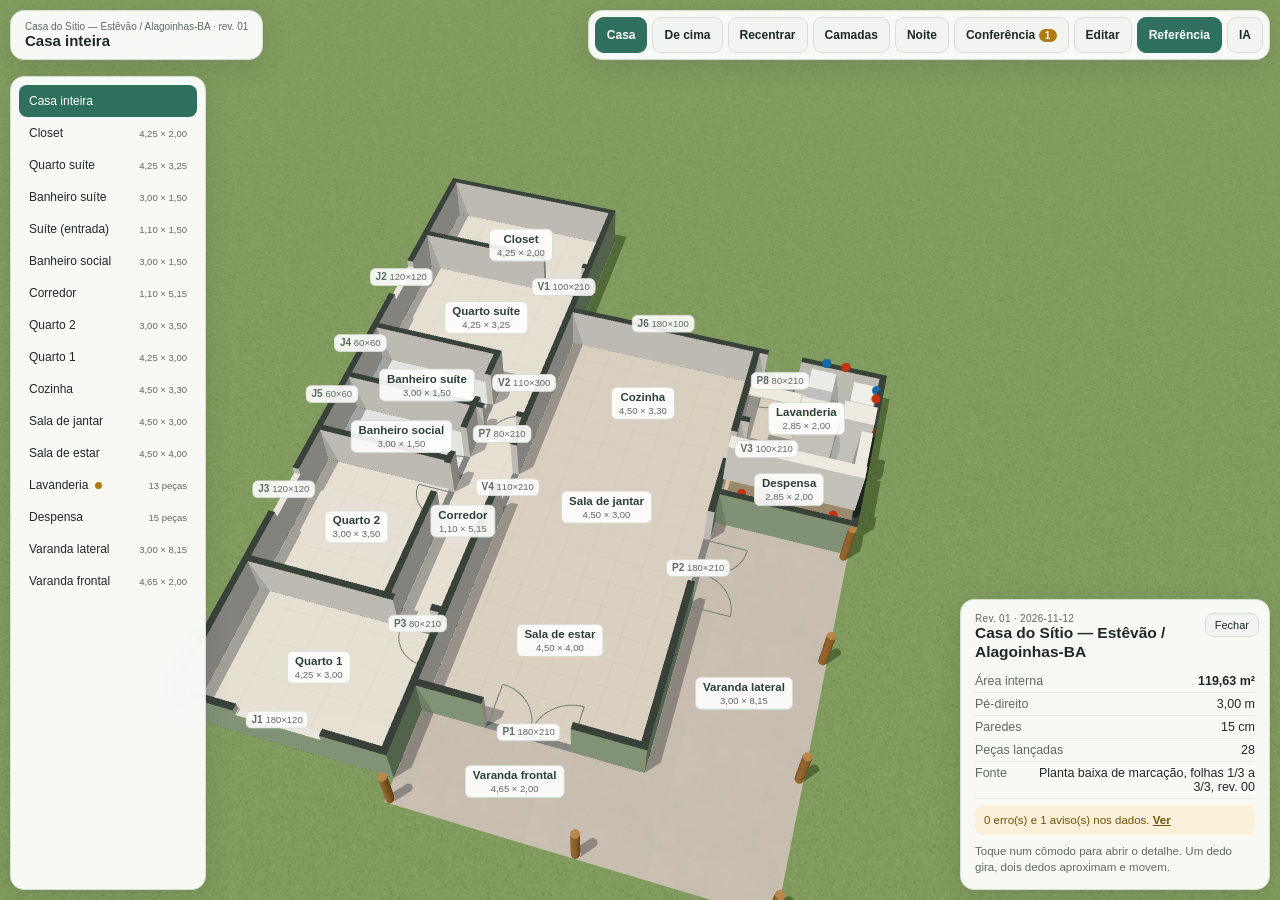
==== casa-sitio/index.html @ c346f064 "Add files via upload" ====
<!doctype html>
<html lang="pt-BR">
<head>
<meta charset="utf-8">
<meta name="viewport" content="width=device-width,initial-scale=1,viewport-fit=cover">
<meta name="theme-color" content="#e9eee6">
<meta name="robots" content="noindex,nofollow">
<title>Casa do Sítio — maquete</title>
<link rel="icon" href="data:image/svg+xml,%3Csvg xmlns=%27http://www.w3.org/2000/svg%27 viewBox=%270 0 32 32%27%3E%3Crect width=%2732%27 height=%2732%27 rx=%277%27 fill=%27%232f6f5e%27/%3E%3Cpath d=%27M6 17 16 8l10 9v8H6z%27 fill=%27%23fff%27/%3E%3C/svg%3E">
<link rel="stylesheet" href="motor/estilo.css">
<script type="importmap">{ "imports": { "three": "./vendor/three/three.min.js", "three/addons/": "./vendor/three/addons/" } }</script>
</head>
<body>
<div id="app">
  <canvas id="tela" aria-label="Maquete 3D da casa. Arraste para girar."></canvas>
  <div id="rotulos" aria-hidden="true"></div>
  <div id="sonda" hidden></div>
  <div id="sondaFixa" class="painel" hidden></div>

  <header id="topo">
    <button class="so-celular" data-acao="menu" aria-label="Lista de cômodos">Cômodos</button>
    <div class="titulo"><small id="tProjeto">Carregando…</small><strong id="tLocal">Casa inteira</strong></div>
    <nav class="acoes" aria-label="Ferramentas">
      <button id="btCasa" data-acao="casa">Casa</button>
      <button data-acao="cima">De cima</button>
      <button data-acao="recentrar">Recentrar</button>
      <button data-acao="abrir-camadas">Camadas</button>
      <button id="btNoite" data-acao="noite">Noite</button>
      <button data-acao="conferencia">Conferência <b id="nConf"></b></button>
      <button id="btEditar" data-acao="editar">Editar</button>
      <button id="btRef" data-acao="ref" title="Mostra medidas sob o cursor">Referência</button>
      <button data-acao="abrir-ia">IA</button>
      <button class="so-edicao" data-acao="desfazer" title="Ctrl+Z">Desfazer</button>
      <button class="so-edicao" data-acao="refazer" title="Ctrl+Y">Refazer</button>
    </nav>
  </header>

  <nav id="lista" class="painel" aria-label="Cômodos"></nav>
  <section id="pCamadas" class="painel flutuante" hidden></section>
  <section id="pConf" class="painel flutuante" hidden></section>
  <section id="pTex" class="painel flutuante" hidden>
    <h3>Nova textura por foto</h3>
    <div class="form">
      <label for="texArq">Foto do material (granito, madeira, piso…)</label>
      <input id="texArq" type="file" accept="image/*">
      <label for="texNome">Nome do material</label>
      <div class="num"><input id="texNome" type="text" placeholder="ex.: granito-verde-ubatuba" autocapitalize="off" autocomplete="off"></div>
      <label for="texL">Tamanho real que a foto mostra, em cm (largura × altura)</label>
      <div class="num"><input id="texL" type="number" inputmode="decimal" value="60"><span>×</span><input id="texA" type="number" inputmode="decimal" value="60" aria-label="Altura real em cm"></div>
    </div>
    <div class="botoes"><button class="primario" id="btTex" data-acao="enviar-textura">Criar material</button><button data-acao="fechar-paineis">Fechar</button></div>
    <p class="obs" id="texObs"></p>
  </section>

  <section id="pIA" class="painel flutuante" hidden>
    <h3>Editar com IA · <span id="iaOnde"></span></h3>
    <div class="form">
      <label for="iaPedido">1. O que você quer mudar neste cômodo?</label>
      <div class="num"><textarea id="iaPedido" rows="3" placeholder="ex.: colocar uma ilha de 180 × 90 no meio, com cooktop, e duas tomadas de 20A na parede dos fundos"></textarea></div>
    </div>
    <div class="botoes"><button class="primario" data-acao="ia-copiar">Copiar pedido para a IA</button></div>
    <p class="obs">O pedido copiado já leva o guia, as medidas do cômodo, as portas e janelas e o arquivo atual. Cole no ChatGPT ou em outra IA.</p>
    <div class="form">
      <label for="iaTexto">2. Cole aqui a resposta da IA</label>
      <div class="num"><textarea id="iaTexto" rows="7" spellcheck="false" placeholder='{ "comodo": "cozinha", "modo": "mesclar", "pecas": [ ... ] }'></textarea></div>
    </div>
    <div class="botoes"><button class="primario" data-acao="ia-conferir">Conferir antes de aplicar</button><button data-acao="fechar-paineis">Fechar</button></div>
    <div id="iaResultado"></div>
  </section>

  <aside id="ficha" class="painel">
    <button id="fichaMin" class="mini" data-acao="ficha-min">Fechar</button>
    <div id="fichaCorpo"></div>
  </aside>

  <div id="aviso" role="status"></div>
  <div id="carregando">Montando a maquete…</div>
  <div id="erroFatal" hidden><strong>Não foi possível abrir a maquete.</strong><pre></pre><p>Se você acabou de editar um arquivo em <code>dados/</code>, confira vírgulas e aspas do JSON. A página precisa ser aberta por um servidor (http), não direto do arquivo.</p></div>
  <datalist id="lista-materiais"></datalist>
  <datalist id="lista-campos"><option value="daEsquerda"><option value="daDireita"><option value="dosFundos"><option value="daFrente"><option value="doPiso"><option value="afastamento"><option value="largura"><option value="profundidade"><option value="altura"><option value="material"><option value="status"><option value="obs"><option value="nome"></datalist>
</div>
<noscript>Esta maquete precisa de JavaScript.</noscript>
<script type="module" src="motor/app.js"></script>
</body>
</html>
---- casa-sitio/motor/estilo.css ----
/* Casa do Sítio — interface. Pensada para toque: celular, tablet e computador. */
:root { --verde:#2f6f5e; --verde-claro:#e3efe8; --tinta:#1f2a25; --suave:#5d6a63; --linha:#d5ddd5; --papel:rgba(255,255,255,.94); --chip:#f1f4f0; --erro:#b8352a; --aviso:#b07a12; --info:#3f6f9c;
  --sombra:0 8px 26px rgba(31,49,39,.13); --raio:14px; font-family:Inter,-apple-system,BlinkMacSystemFont,"Segoe UI",Roboto,sans-serif; color:var(--tinta); }
* { box-sizing:border-box; }
html, body { margin:0; height:100%; overflow:hidden; background:#e9eee6; }
button, input, select, textarea { font:inherit; color:inherit; }
button { cursor:pointer; -webkit-tap-highlight-color:transparent; }
button:focus-visible, input:focus-visible, select:focus-visible, textarea:focus-visible { outline:2px solid var(--verde); outline-offset:2px; }
[hidden] { display:none !important; }
#app { position:fixed; inset:0; overflow:hidden; }
#tela { position:absolute; inset:0; width:100%; height:100%; display:block; touch-action:none; cursor:grab; }
#tela:active { cursor:grabbing; }
#rotulos { position:absolute; inset:0; pointer-events:none; overflow:hidden; }
.rot { position:absolute; left:0; top:0; white-space:nowrap; font-size:11px; font-weight:600; line-height:1.2; padding:3px 7px; border-radius:6px; background:rgba(255,255,255,.9); border:1px solid var(--linha); color:#2c4136; will-change:transform; text-align:center; }
.rot small { display:block; font-weight:500; font-size:9.5px; color:var(--suave); }
.rot.sala { font-size:11.5px; }
.rot.ctx { background:none; border:none; color:#8a958e; font-size:10px; letter-spacing:.12em; text-transform:uppercase; }
.rot.cod { font-size:10px; padding:2px 5px; color:var(--suave); }
.rot.cod small { display:inline; }
.rot.tec { color:#fff; border-color:transparent; padding:2px 6px; font-size:10.5px; }
.rot.tec.eletrica { background:#c8412c; } .rot.tec.iluminacao { background:#c98a12; } .rot.tec.hidraulica { background:#2f6fb0; }
.rot.cota { background:#c8412c; color:#fff; border-color:transparent; font-size:11px; padding:2px 6px; font-variant-numeric:tabular-nums; }
body.noite .rot.ctx { color:#77837c; }

.painel { position:absolute; background:var(--papel); border:1px solid var(--linha); border-radius:var(--raio); box-shadow:var(--sombra); -webkit-backdrop-filter:blur(10px); backdrop-filter:blur(10px); }
#topo { position:absolute; top:max(10px, env(safe-area-inset-top)); left:max(10px, env(safe-area-inset-left)); right:max(10px, env(safe-area-inset-right)); display:flex; gap:8px; align-items:stretch; pointer-events:none; }
#topo > * { pointer-events:auto; }
.titulo { background:var(--papel); border:1px solid var(--linha); border-radius:var(--raio); box-shadow:var(--sombra); padding:8px 14px; min-width:0; display:flex; flex-direction:column; justify-content:center; }
.titulo small { font-size:10px; color:var(--suave); white-space:nowrap; overflow:hidden; text-overflow:ellipsis; }
.titulo strong { font-size:15px; white-space:nowrap; overflow:hidden; text-overflow:ellipsis; }
.acoes { margin-left:auto; background:var(--papel); border:1px solid var(--linha); border-radius:var(--raio); box-shadow:var(--sombra); padding:6px; display:flex; gap:5px; overflow-x:auto; scrollbar-width:none; }
.acoes::-webkit-scrollbar { display:none; }
.acoes button, .so-celular, .grade button, .botoes button, .novo button { border:1px solid var(--linha); background:var(--chip); border-radius:9px; padding:8px 11px; font-size:12px; font-weight:600; white-space:nowrap; min-height:36px; }
.acoes button.ativo, .grade button.ativo, .botoes button.primario { background:var(--verde); border-color:var(--verde); color:#fff; }
.so-celular { display:none; background:var(--papel); box-shadow:var(--sombra); border-radius:var(--raio); }
#nConf { display:inline-block; min-width:18px; padding:1px 5px; border-radius:9px; font-size:10px; color:#fff; background:var(--info); }
#nConf:empty { display:none; } #nConf.erro { background:var(--erro); } #nConf.aviso { background:var(--aviso); }

#lista { left:max(10px, env(safe-area-inset-left)); top:76px; bottom:max(10px, env(safe-area-inset-bottom)); width:196px; padding:8px; overflow:auto; scrollbar-width:thin; }
.item { display:flex; justify-content:space-between; align-items:center; gap:8px; width:100%; border:1px solid transparent; background:none; border-radius:8px; padding:8px 9px; font-size:12px; text-align:left; }
.item:hover { background:var(--verde-claro); } .item.ativo { background:var(--verde); color:#fff; }
.item small { font-size:9.5px; opacity:.7; white-space:nowrap; }
.pt { display:inline-block; width:7px; height:7px; border-radius:50%; margin-left:3px; } .pt.erro { background:var(--erro); } .pt.aviso { background:var(--aviso); }

.flutuante { top:76px; right:max(10px, env(safe-area-inset-right)); width:min(330px, calc(100vw - 20px)); max-height:calc(100dvh - 100px); overflow:auto; padding:12px 14px; z-index:6; }
.painel h3 { margin:10px 0 7px; font-size:10px; letter-spacing:.12em; text-transform:uppercase; color:var(--verde); }
.painel h3:first-child { margin-top:0; }
.grade { display:flex; flex-wrap:wrap; gap:5px; }
.sub, .ok { font-size:12px; color:var(--suave); margin:0 0 8px; }
.prob { display:flex; gap:8px; align-items:flex-start; width:100%; text-align:left; border:0; border-top:1px solid var(--linha); background:none; padding:9px 2px; font-size:12px; line-height:1.35; }
.prob b { flex:none; font-size:9.5px; text-transform:uppercase; letter-spacing:.06em; padding:2px 6px; border-radius:5px; color:#fff; background:var(--info); margin-top:1px; }
.prob.erro b { background:var(--erro); } .prob.aviso b { background:var(--aviso); }
.prob em { font-style:normal; font-weight:700; }

#ficha { right:max(10px, env(safe-area-inset-right)); bottom:max(10px, env(safe-area-inset-bottom)); width:310px; max-height:calc(100dvh - 96px); overflow:auto; padding:13px 14px; font-size:12.5px; z-index:4; }
#ficha.min { max-height:50px; overflow:hidden; }
.mini { position:sticky; top:0; float:right; border:1px solid var(--linha); background:var(--chip); border-radius:8px; font-size:11px; padding:5px 9px; margin:-3px -4px 4px 8px; z-index:1; }
.cab { display:flex; justify-content:space-between; align-items:flex-start; gap:8px; margin-bottom:8px; }
.cab small { display:block; font-size:10px; color:var(--suave); letter-spacing:.03em; } .cab strong { font-size:15.5px; line-height:1.2; }
.chip { flex:none; font-size:10px; font-weight:700; padding:3px 7px; border-radius:20px; background:#e7ecf2; color:#3d5670; white-space:nowrap; }
.chip.st-definido { background:#dff0e6; color:#22644b; } .chip.st-proposta { background:#fbefd6; color:#7c5708; } .chip.st-a-confirmar { background:#fbe1dc; color:#8f2c16; }
#ficha h4 { margin:12px 0 5px; font-size:10px; letter-spacing:.1em; text-transform:uppercase; color:var(--verde); }
dl { margin:0; } dl > div { display:flex; justify-content:space-between; gap:12px; padding:4px 0; border-bottom:1px solid #e8ece7; }
dt { color:var(--suave); } dd { margin:0; text-align:right; font-variant-numeric:tabular-nums; word-break:break-word; } dd small { color:var(--suave); }
.obs { color:var(--suave); font-size:11.5px; line-height:1.45; margin:8px 0 0; } code { font-size:11px; background:#eef1ec; padding:1px 4px; border-radius:4px; }
.alerta { margin:6px 0; padding:7px 9px; border-radius:8px; font-size:11.5px; line-height:1.4; background:#e8eff6; color:#2e5275; }
.alerta.erro { background:#fbe4e0; color:#8f2c16; } .alerta.aviso { background:#fbf0d9; color:#73520a; }
.link { border:0; background:none; text-decoration:underline; padding:0; font-weight:700; color:inherit; }
.botoes { display:flex; flex-wrap:wrap; gap:6px; margin:8px 0; } .botoes .perigo { color:var(--erro); }
.form { display:grid; grid-template-columns:minmax(0,1fr); gap:5px; } .form label { font-size:11px; color:var(--suave); margin-top:4px; }
.num { display:flex; gap:5px; align-items:center; }
.num input[type=number], .num input[type=text], .num select, .num textarea, .novo input, .novo select { flex:1; min-width:0; border:1px solid var(--linha); border-radius:8px; padding:8px 9px; background:#fff; font-size:13px; }
.num textarea { width:100%; font-family:ui-monospace,Menlo,Consolas,monospace; font-size:11px; resize:vertical; }
.num button { flex:none; width:36px; height:36px; border:1px solid var(--linha); background:var(--chip); border-radius:8px; font-size:16px; font-weight:700; }
.num button.x { width:28px; background:none; border-color:transparent; color:var(--suave); font-weight:400; }
.num input[type=checkbox] { width:20px; height:20px; margin-right:auto; }
.novo { display:flex; gap:5px; margin:8px 0; flex-wrap:wrap; } .novo button { flex:none; }
.alt { margin:4px 0; padding-left:16px; font-size:11.5px; line-height:1.5; font-variant-numeric:tabular-nums; }
hr { border:0; border-top:1px solid var(--linha); margin:12px 0; }
body.editando #ficha { border-color:var(--verde); box-shadow:0 0 0 2px rgba(47,111,94,.25), var(--sombra); }

#aviso { position:absolute; left:50%; top:76px; transform:translate(-50%,-12px); background:#22302a; color:#fff; font-size:12.5px; padding:9px 14px; border-radius:10px; opacity:0; pointer-events:none; transition:.25s; max-width:min(90vw,460px); text-align:center; z-index:9; }
#aviso.on { opacity:1; transform:translate(-50%,0); }
#carregando { position:absolute; inset:0; display:grid; place-items:center; background:#e9eee6; color:var(--suave); font-size:14px; z-index:10; }
#erroFatal { position:absolute; inset:12% 8%; background:#fff; border:1px solid var(--linha); border-radius:16px; padding:22px; z-index:11; overflow:auto; font-size:13px; line-height:1.5; }
#erroFatal pre { white-space:pre-wrap; background:#fbe4e0; color:#8f2c16; padding:10px; border-radius:8px; font-size:12px; }

/* Tablet em pé e celular: lista vira gaveta, ficha vira folha inferior */
@media (max-width: 900px) {
  .so-celular { display:block; }
  #lista { top:auto; bottom:0; left:0; right:0; width:auto; max-height:55dvh; border-radius:var(--raio) var(--raio) 0 0; transform:translateY(105%); transition:transform .25s; z-index:8; display:grid; grid-template-columns:repeat(auto-fill,minmax(150px,1fr)); gap:2px; padding:10px 10px max(10px, env(safe-area-inset-bottom)); }
  body.menu #lista { transform:none; }
  #ficha { left:max(8px, env(safe-area-inset-left)); right:max(8px, env(safe-area-inset-right)); bottom:max(8px, env(safe-area-inset-bottom)); width:auto; max-height:42dvh; }
  .flutuante { top:auto; bottom:max(8px, env(safe-area-inset-bottom)); left:8px; right:8px; width:auto; max-height:60dvh; z-index:8; }
}
@media (max-width: 640px) {
  #topo { flex-wrap:wrap; gap:6px; }
  .titulo { flex:1; padding:6px 11px; } .titulo strong { font-size:13.5px; }
  .acoes { order:3; width:100%; margin-left:0; padding:5px; }
  .acoes { justify-content:space-between; gap:4px; }
  .acoes button { padding:6px 8px; font-size:11px; min-height:34px; }
  .acoes [data-acao=recentrar] { display:none; }
  #aviso { top:112px; }
  .rot { font-size:10px; padding:2px 5px; } .rot.sala small { display:none; }
  #ficha { max-height:38dvh; font-size:12px; }
}
@media (prefers-reduced-motion: reduce) { * { transition:none !important; } }

.form input[type=file] { font-size:12px; padding:8px; border:1px dashed var(--linha); border-radius:8px; background:#fff; max-width:100%; }
.num span { color:var(--suave); }

body:not(.editando) .so-edicao { display:none; }
#pIA { width:min(440px, calc(100vw - 20px)); }
#pIA textarea { min-height:64px; }

/* referência sob o cursor */
.rot.par { background:rgba(31,111,214,.92); color:#fff; border-color:transparent; font-size:10px; letter-spacing:.1em; text-transform:uppercase; padding:2px 7px; }
.rot.orig { background:#111; color:#fff; border-color:transparent; font-size:9.5px; padding:1px 5px; border-radius:99px; }
#sonda, #sondaFixa { position:absolute; left:0; top:0; z-index:5; font-size:11.5px; line-height:1.45; font-variant-numeric:tabular-nums; }
#sonda { pointer-events:none; background:rgba(20,28,24,.93); color:#fff; padding:7px 10px; border-radius:8px; white-space:nowrap; will-change:transform; }
#sonda strong, #sondaFixa strong { display:block; font-size:12px; margin-bottom:2px; }
#sonda span, #sondaFixa span { display:block; }
#sonda b { color:#ffd27a; font-size:13px; }
#sonda em { display:block; margin-top:3px; font-style:normal; font-size:9.5px; opacity:.6; }
#sonda span:last-of-type { opacity:.7; font-size:10.5px; }
#sondaFixa { z-index:7; padding:10px 12px; max-width:min(330px, calc(100vw - 16px)); }
#sondaFixa b { font-size:13px; }
#sondaFixa code { display:block; margin:6px 0; padding:5px 7px; border-radius:6px; background:#eef2ee; font-size:10.5px; white-space:normal; word-break:break-word; }
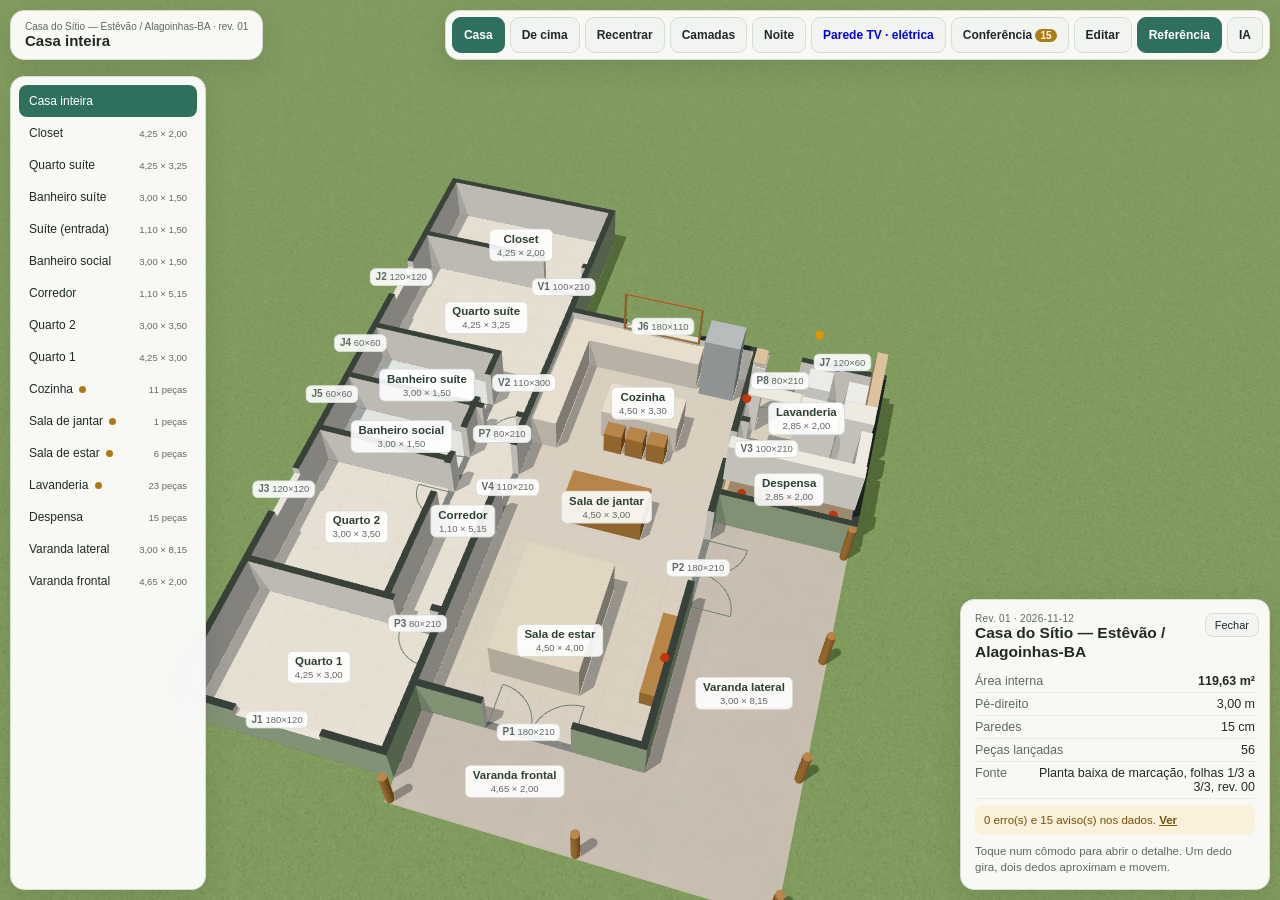
==== commit 2f31581d: "maquete: adiciona acesso à vista técnica brasileira da parede TV" ====
--- a/casa-sitio/index.html
+++ b/casa-sitio/index.html
@@ -26,6 +26,7 @@
       <button data-acao="recentrar">Recentrar</button>
       <button data-acao="abrir-camadas">Camadas</button>
       <button id="btNoite" data-acao="noite">Noite</button>
+      <a href="vista-eletrica-tv.html" title="Vista técnica elétrica da parede da televisão" style="display:inline-flex;align-items:center;text-decoration:none;border:1px solid var(--linha);background:var(--chip);border-radius:9px;padding:8px 11px;font-size:12px;font-weight:600;white-space:nowrap;min-height:36px">Parede TV · elétrica</a>
       <button data-acao="conferencia">Conferência <b id="nConf"></b></button>
       <button id="btEditar" data-acao="editar">Editar</button>
       <button id="btRef" data-acao="ref" title="Mostra medidas sob o cursor">Referência</button>
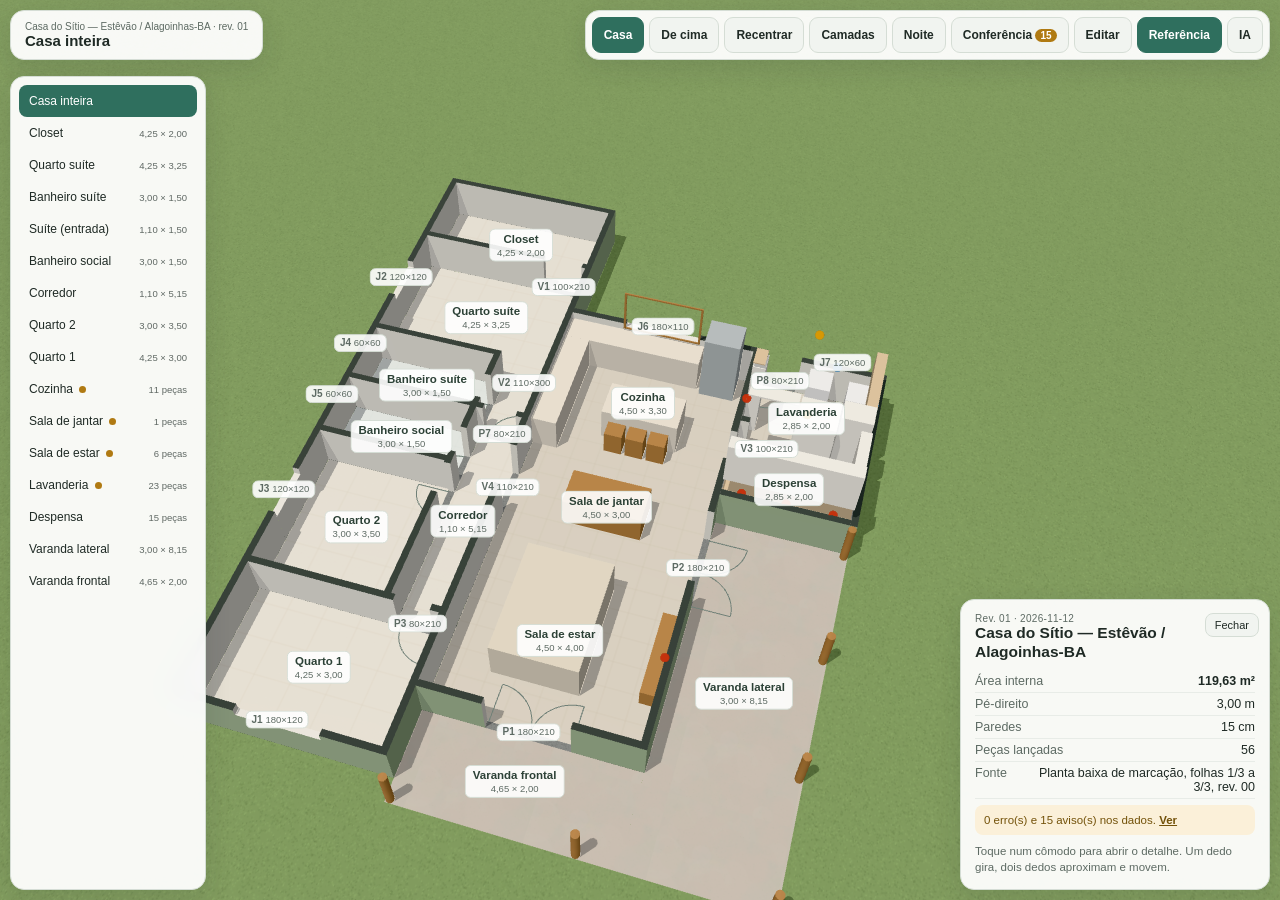
==== commit dce173e6: "reverte botão Parede TV eletrica e retorna ao menu original" ====
--- a/casa-sitio/index.html
+++ b/casa-sitio/index.html
@@ -26,7 +26,6 @@
       <button data-acao="recentrar">Recentrar</button>
       <button data-acao="abrir-camadas">Camadas</button>
       <button id="btNoite" data-acao="noite">Noite</button>
-      <a href="vista-eletrica-tv.html" title="Vista técnica elétrica da parede da televisão" style="display:inline-flex;align-items:center;text-decoration:none;border:1px solid var(--linha);background:var(--chip);border-radius:9px;padding:8px 11px;font-size:12px;font-weight:600;white-space:nowrap;min-height:36px">Parede TV · elétrica</a>
       <button data-acao="conferencia">Conferência <b id="nConf"></b></button>
       <button id="btEditar" data-acao="editar">Editar</button>
       <button id="btRef" data-acao="ref" title="Mostra medidas sob o cursor">Referência</button>
